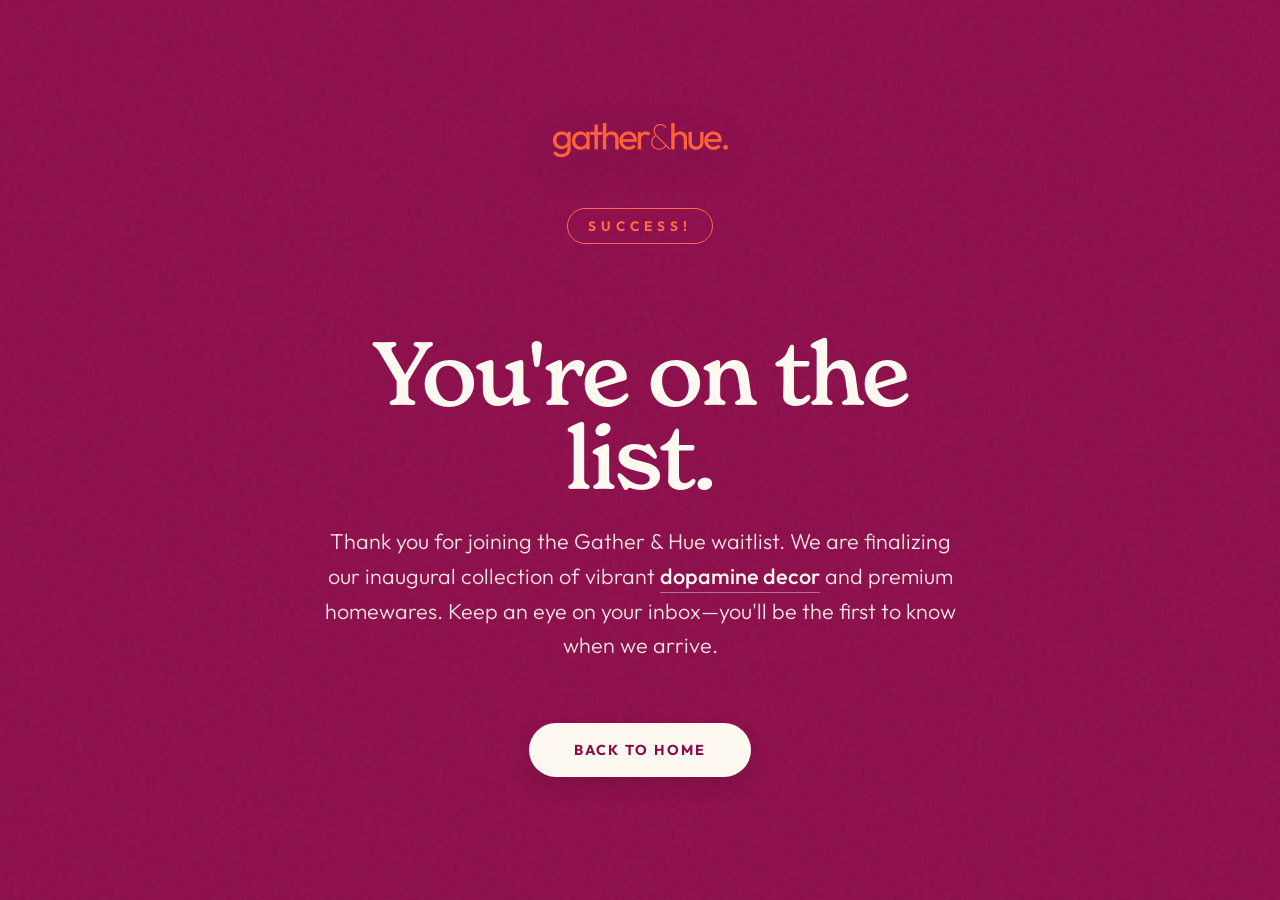
==== thankyou.html @ 461b5ef3 "update" ====
<!DOCTYPE html>
<html lang="en">

<head>
    <meta charset="UTF-8">
    <meta name="viewport" content="width=device-width, initial-scale=1.0">
    <title>Thank You | Gather & Hue</title>
    <meta name="robots" content="noindex, nofollow">

    <link rel="stylesheet" href="style.css">
</head>

<body>



    <div class="content-container">
        <a href="index.html">
            <img src="logo.png" alt="Gather & Hue" class="logo">
        </a>

        <div class="launching-text success">Success!</div>
        <h1>You're on the list.</h1>

        <p class="description">
            Thank you for joining the Gather &amp; Hue waitlist. We are finalizing our inaugural collection of vibrant
            <span class="accent-blue">dopamine decor</span> and premium homewares. Keep an eye on your inbox—you'll be
            the first to know when we arrive.
        </p>

        <a href="index.html" class="primary-btn">BACK TO HOME</a>

    </div>

</body>

</html>
---- style.css ----
@import url('https://fonts.googleapis.com/css2?family=Outfit:wght@300;400;500;700;800;900&display=swap');

@font-face {
    font-family: 'New Spirit';
    src: url('new-spirit-medium.otf') format('opentype');
    font-weight: 500;
    font-style: normal;
    font-display: swap;
}

:root {
    --main-bg: #8C0C4A;
    /* Retained the rich magenta/burgundy, maybe darken slightly for premium? Let's keep your brand color but use it elegantly */
    --highlight-blue: #333DE3;
    --highlight-red: #FF3333;
    --logo-orange: #FF6B4A;
    --text-light: #FDF9F1;
    --surface-dark: rgba(0, 0, 0, 0.15);
    /* Sleek translucent surfaces */
}

* {
    box-sizing: border-box;
}

body {
    margin: 0;
    padding: 0;
    font-family: 'Outfit', -apple-system, BlinkMacSystemFont, 'Segoe UI', Roboto, Helvetica, Arial, sans-serif;
    background-color: var(--main-bg);
    color: var(--text-light);
    display: flex;
    flex-direction: column;
    align-items: center;
    justify-content: center;
    min-height: 100vh;
    text-align: center;
    position: relative;
    /* Added a subtle noise texture to make the solid background look expensive */
    background-image: url("data:image/svg+xml,%3Csvg viewBox='0 0 200 200' xmlns='http://www.w3.org/2000/svg'%3E%3Cfilter id='noiseFilter'%3E%3CfeTurbulence type='fractalNoise' baseFrequency='0.85' numOctaves='3' stitchTiles='stitch'/%3E%3C/filter%3E%3Crect width='100%25' height='100%25' filter='url(%23noiseFilter)' opacity='0.05'/%3E%3C/svg%3E");
}

/* Removed Creative Background Elements as requested for a more premium solid look */

.content-container {
    max-width: 700px;
    padding: 60px 30px;
    z-index: 10;
}

.logo {
    max-width: 280px;
    height: auto;
    display: block;
    margin: 0 auto 50px auto;
    filter: drop-shadow(0 10px 20px rgba(0, 0, 0, 0.15));
    transition: transform 0.3s ease;
}

.logo:hover {
    transform: scale(1.05);
}

h1 {
    /* Using New Spirit if installed, fallback to a highly premium serif like Playfair */
    font-family: 'New Spirit', 'Playfair Display', 'Chronicle Display', 'Times New Roman', serif;
    font-size: 5.5rem;
    /* Larger for more impact */
    line-height: 0.95;
    margin-bottom: 24px;
    letter-spacing: -2px;
    color: var(--text-light);
    font-weight: 500;
    /* Serif headings often look more premium when slightly lighter than 900 */
}

.launching-text {
    font-family: 'Outfit', sans-serif;
    color: var(--text-light);
    font-weight: 700;
    text-transform: uppercase;
    letter-spacing: 5px;
    margin-bottom: 30px;
    font-size: 0.85rem;
    display: inline-block;
    border: 1px solid rgba(253, 249, 241, 0.3);
    /* Premium subtle border instead of background */
    padding: 8px 20px;
    border-radius: 30px;
}

.launching-text.success {
    border-color: var(--logo-orange);
    color: var(--logo-orange);
}

p.description {
    font-size: 1.35rem;
    /* Slightly larger for readability */
    line-height: 1.6;
    margin-bottom: 60px;
    font-weight: 300;
    /* Outfit looks incredibly premium at 300 weight */
    max-width: 650px;
    margin-left: auto;
    margin-right: auto;
    color: rgba(253, 249, 241, 0.9);
    /* Slightly muted text for better hierarchy */
}

.accent-orange {
    color: var(--logo-orange);
    font-weight: 500;
}

.accent-blue {
    color: var(--text-light);
    font-weight: 500;
    border-bottom: 1px solid rgba(253, 249, 241, 0.4);
    padding-bottom: 2px;
}

/* Changed to an elegant underline to look less 'startup-y' */
.accent-bold {
    font-weight: 600;
    color: white;
}

/* Form Styling */
.subscribe-form {
    display: flex;
    flex-direction: column;
    gap: 15px;
    margin-bottom: 20px;
    max-width: 500px;
    margin-left: auto;
    margin-right: auto;
}

@media(min-width: 550px) {
    .subscribe-form {
        flex-direction: row;
        background: var(--surface-dark);
        padding: 6px;
        border-radius: 50px;
        border: 1px solid rgba(255, 255, 255, 0.05);
        /* Very subtle premium border */
        backdrop-filter: blur(10px);
        /* Glassmorphism effect */
        -webkit-backdrop-filter: blur(10px);
    }

    input[type="email"] {
        background: transparent;
        border: none;
        color: white;
        font-family: 'Outfit', sans-serif;
    }

    input[type="email"]::placeholder {
        color: rgba(255, 255, 255, 0.6);
        font-weight: 300;
    }
}

input[type="email"] {
    flex: 1;
    padding: 18px 30px;
    font-size: 1.1rem;
    border: none;
    border-radius: 50px;
    outline: none;
    font-family: 'Outfit', sans-serif;
}

button,
.primary-btn {
    font-family: 'Outfit', sans-serif;
    padding: 18px 45px;
    font-size: 0.9rem;
    font-weight: 700;
    text-transform: uppercase;
    letter-spacing: 2px;
    color: var(--main-bg);
    /* Inverted brand color makes it pop elegantly */
    background-color: var(--text-light);
    border: none;
    border-radius: 50px;
    cursor: pointer;
    transition: all 0.4s cubic-bezier(0.165, 0.84, 0.44, 1);
    box-shadow: 0 10px 20px rgba(0, 0, 0, 0.1);
    text-decoration: none;
    display: inline-block;
}

button:hover:not(:disabled),
.primary-btn:hover {
    background-color: white;
    box-shadow: 0 15px 30px rgba(0, 0, 0, 0.2);
    transform: translateY(-4px);
}

button:disabled {
    opacity: 0.7;
    cursor: not-allowed;
}

.subtext {
    font-size: 1rem;
    opacity: 0.9;
    font-weight: 500;
    letter-spacing: 0.5px;
}

/* MailerLite specific utilities */
.ml-error input {
    border: 2px solid var(--highlight-red) !important;
}

.row-success {
    background: rgba(255, 255, 255, 0.1);
    padding: 30px;
    border-radius: 20px;
    max-width: 500px;
    margin: 0 auto;
}

.row-success h4 {
    font-size: 2rem;
    margin: 0 0 10px 0;
    color: var(--text-light);
}

@media (max-width: 600px) {
    h1 {
        font-size: 3rem;
    }

    .logo {
        max-width: 220px;
        margin-bottom: 30px;
    }

    p.description {
        font-size: 1.1rem;
    }
}
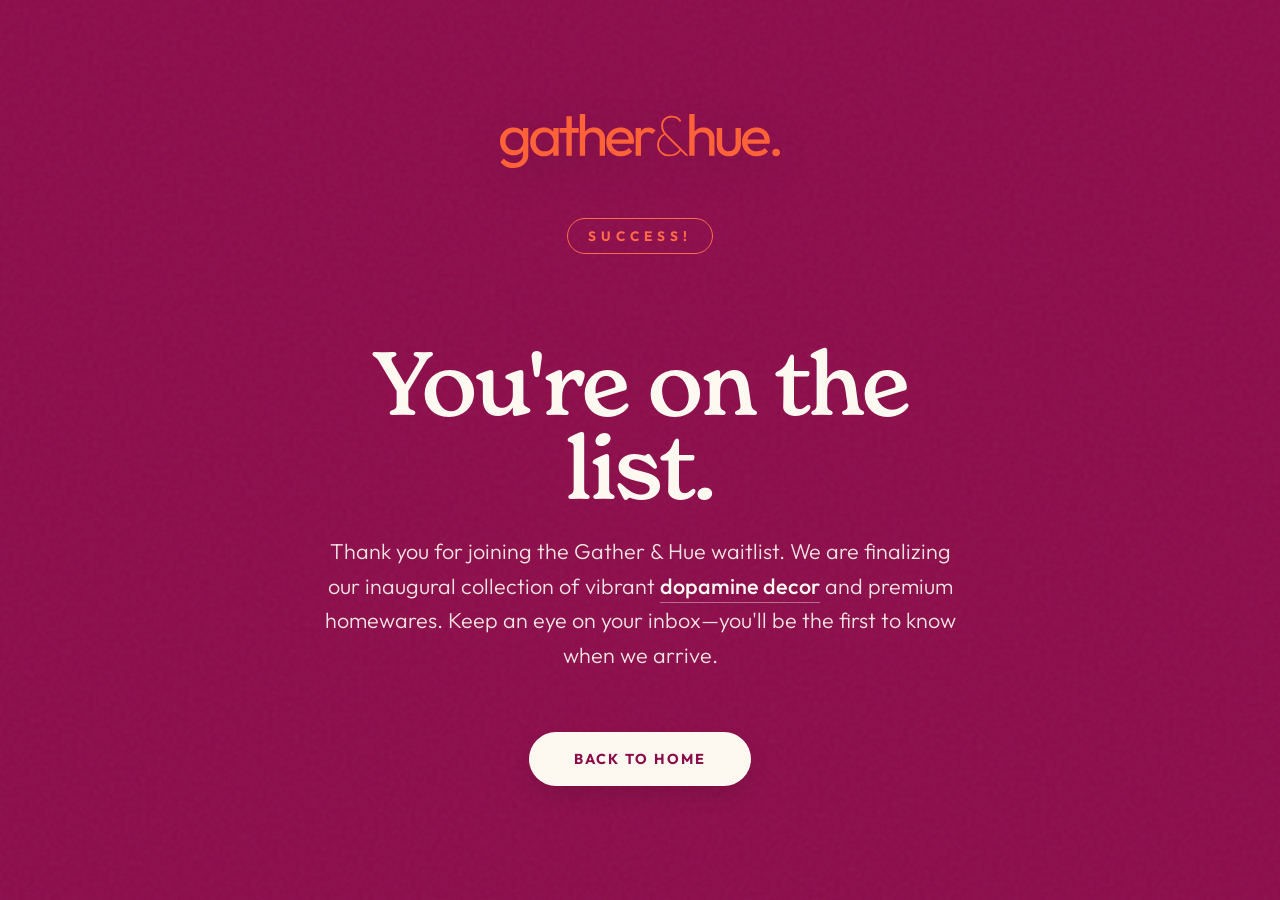
==== commit 1f44a0a5: "push" ====
--- a/thankyou.html
+++ b/thankyou.html
@@ -16,7 +16,7 @@
 
     <div class="content-container">
         <a href="index.html">
-            <img src="logo.png" alt="Gather & Hue" class="logo">
+            <img src="logo.svg" alt="Gather & Hue" class="logo">
         </a>
 
         <div class="launching-text success">Success!</div>
